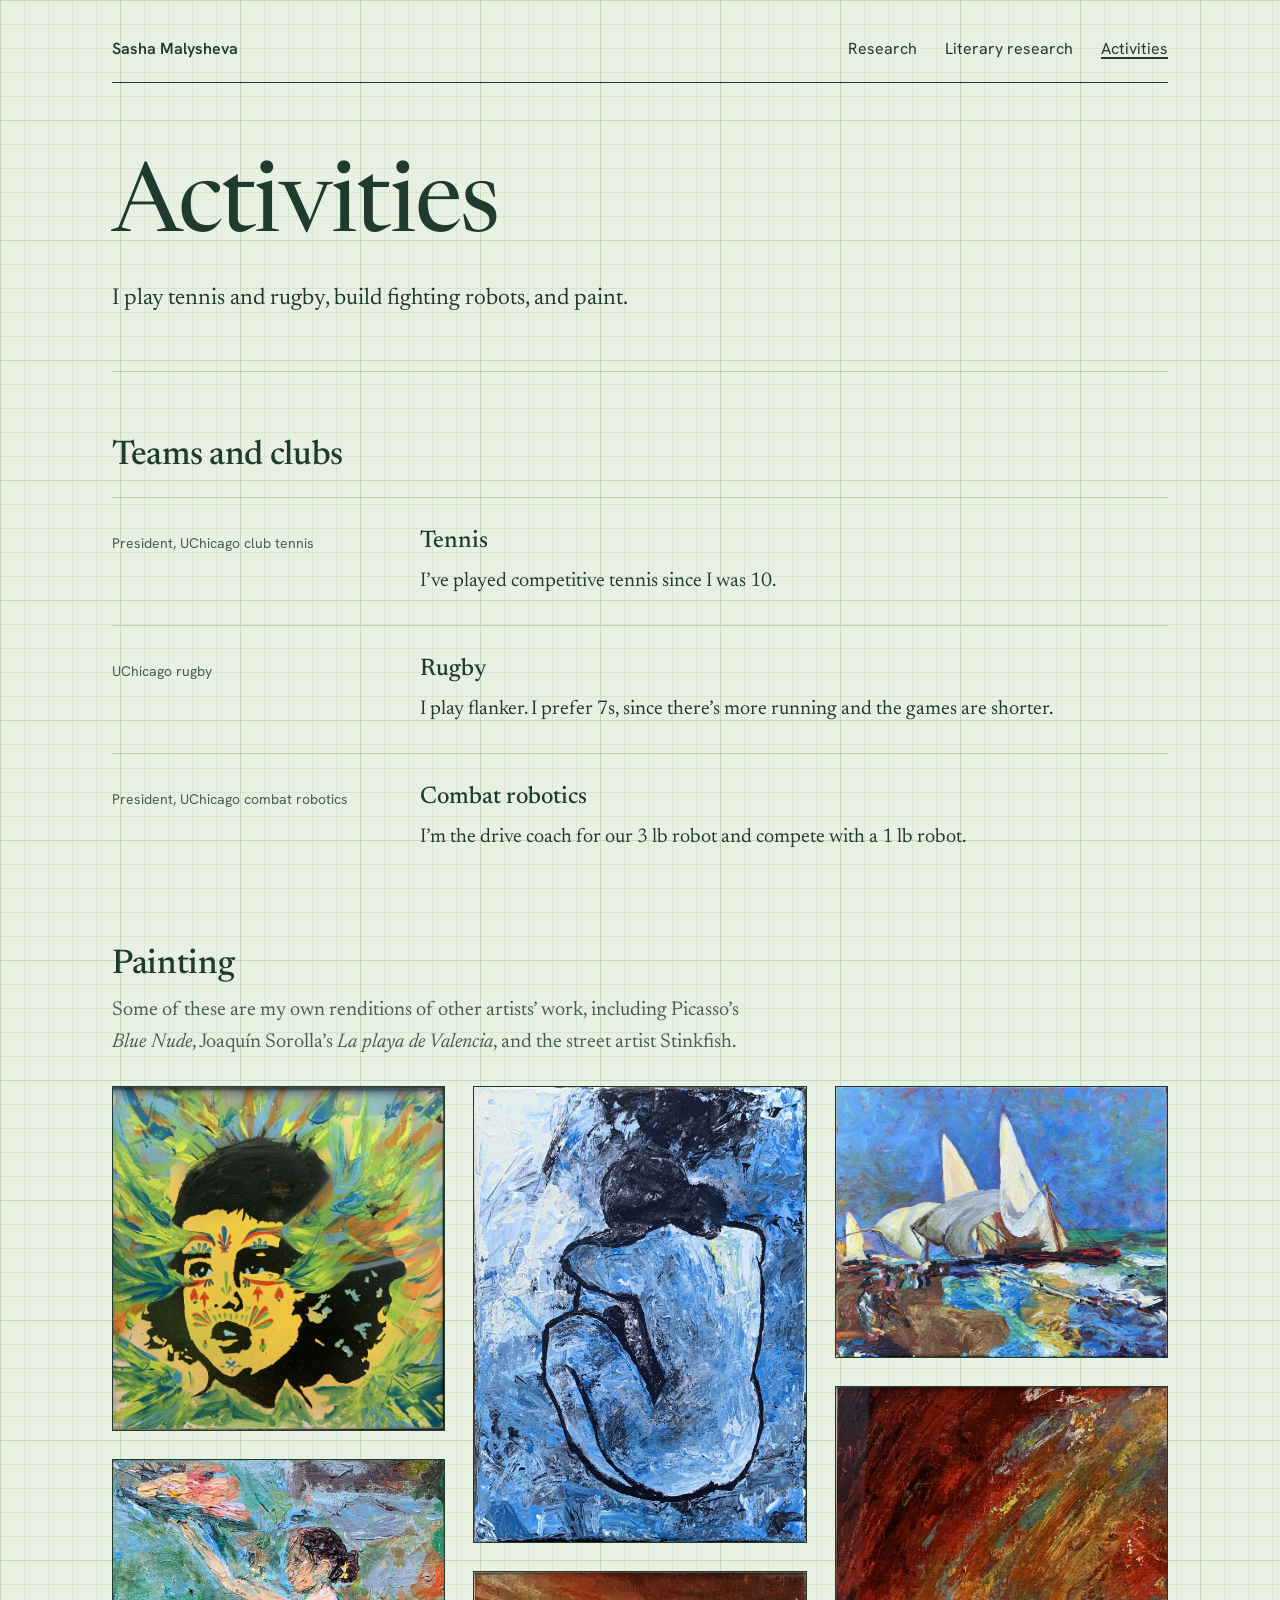
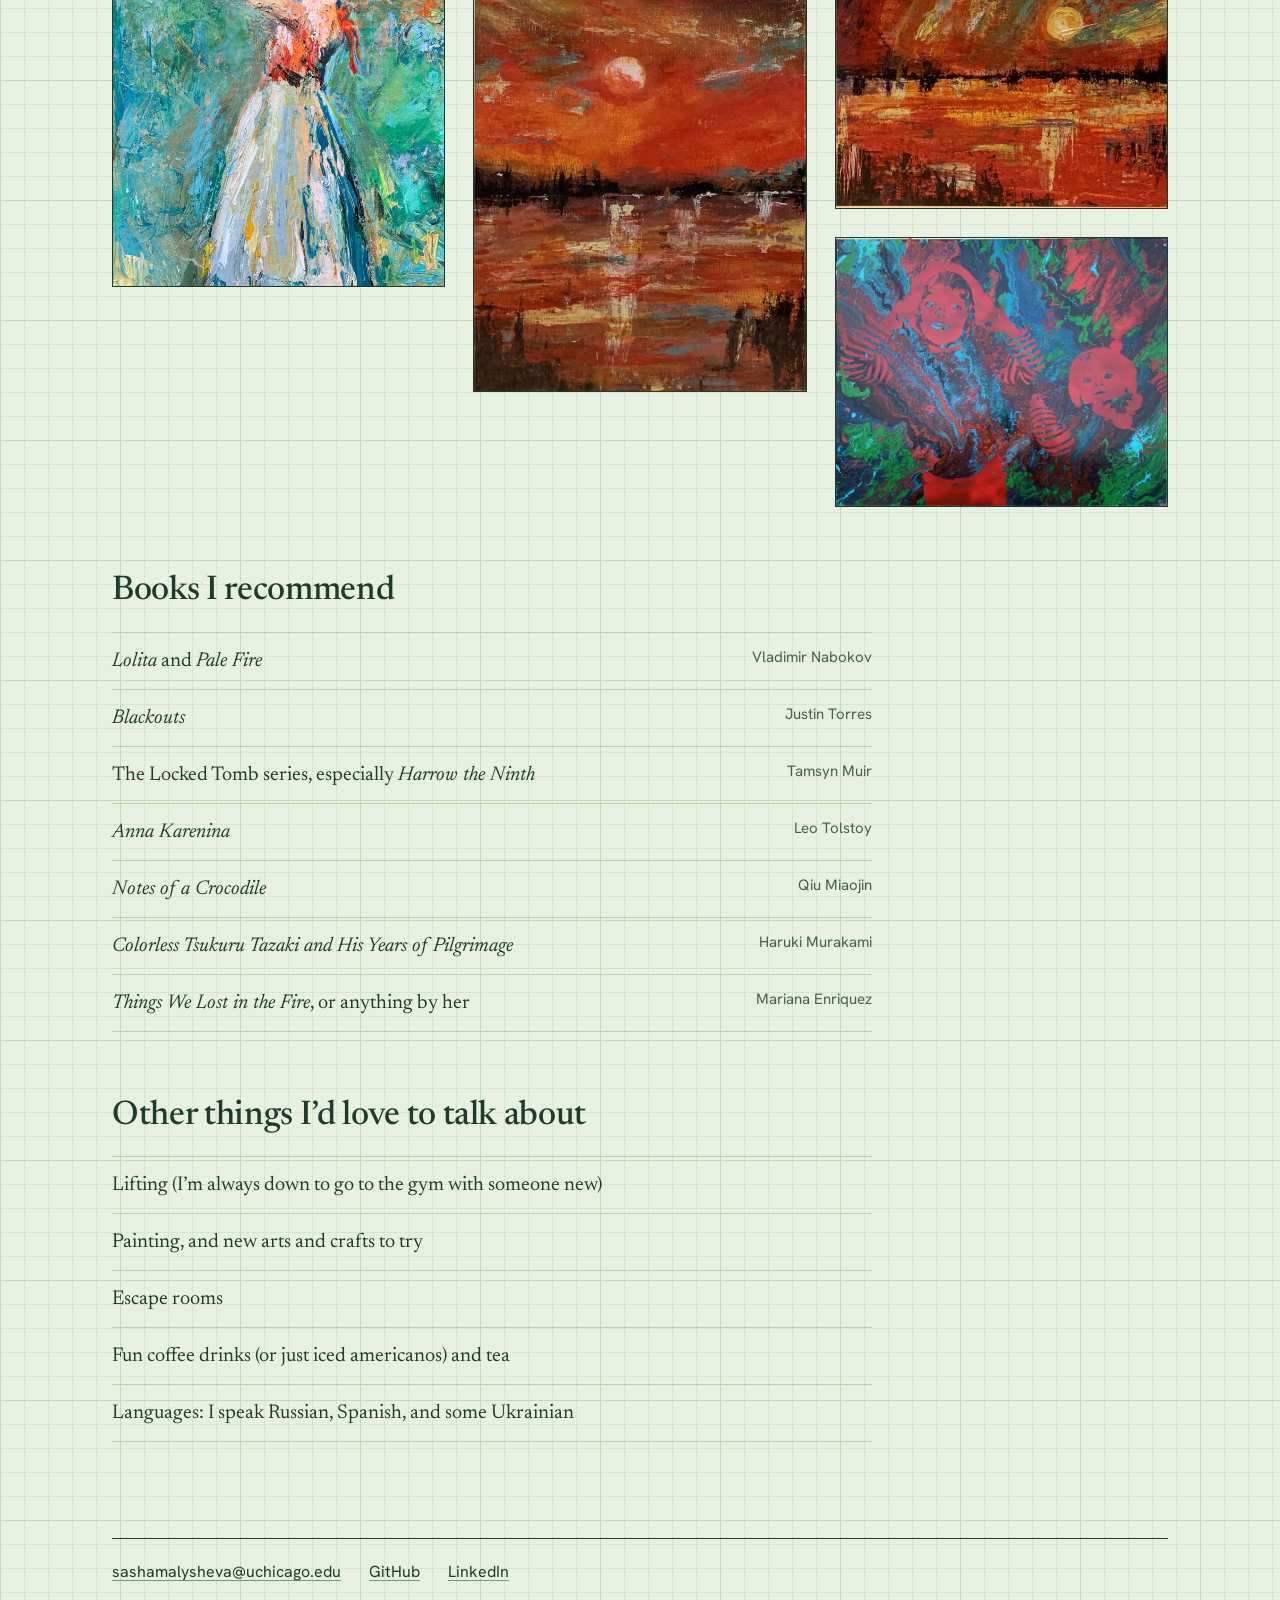
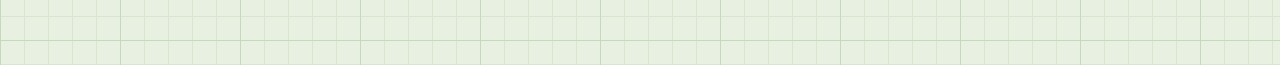
==== activities.html @ 72009040 "Add files via upload" ====
<!doctype html>
<html lang="en">
<head>
<meta charset="utf-8">
<meta name="viewport" content="width=device-width, initial-scale=1">
<title>Activities — Sasha Malysheva</title>
<meta name="description" content="Painting, books, leadership, and other activities of Sasha Malysheva.">
<link rel="preconnect" href="https://fonts.googleapis.com">
<link rel="preconnect" href="https://fonts.gstatic.com" crossorigin>
<link href="https://fonts.googleapis.com/css2?family=Newsreader:ital,opsz,wght@0,6..72,400;0,6..72,500;1,6..72,400&family=Hanken+Grotesk:wght@400;500;600&display=swap" rel="stylesheet">
<link rel="stylesheet" href="style.css">
</head>
<body>
<a class="skip" href="#main">Skip to content</a>
<div class="wrap">
<header class="site-header">
  <a class="wordmark" href="index.html">Sasha Malysheva</a>
  <nav class="site-nav" aria-label="Main">
    <ul>
      <li><a href="research.html">Research</a></li>
      <li><a href="literary.html">Literary research</a></li>
      <li><a href="activities.html" aria-current="page">Activities</a></li>
    </ul>
  </nav>
</header>
<main id="main">

<section class="page-head">
  <h1>Activities</h1>
  <p class="lede">I play tennis and rugby, build fighting robots, and paint.</p>
</section>

<section class="section">
  <h2>Teams and clubs</h2>
  <article class="entry">
    <div class="label">President, UChicago club tennis</div>
    <div><h3>Tennis</h3><p>I&rsquo;ve played competitive tennis since I was 10.</p></div>
  </article>
  <article class="entry">
    <div class="label">UChicago rugby</div>
    <div><h3>Rugby</h3><p>I play flanker. I prefer 7s, since there&rsquo;s more running and the games are shorter.</p></div>
  </article>
  <article class="entry">
    <div class="label">President, UChicago combat robotics</div>
    <div><h3>Combat robotics</h3><p>I&rsquo;m the drive coach for our 3 lb robot and compete with a 1 lb robot.</p></div>
  </article>
</section>

<section class="section">
  <h2>Painting</h2>
  <p class="soft">Some of these are my own renditions of other artists&rsquo; work, including Picasso&rsquo;s <i>Blue Nude</i>, Joaquín Sorolla&rsquo;s <i>La playa de Valencia</i>, and the street artist Stinkfish.</p>
  <div class="gallery">
    <figure><a href="art/stencil-portrait.jpg"><img src="art/stencil-portrait.jpg" alt="Stencil portrait with folk-art patterns on the face, surrounded by bright green, yellow, and blue brushstrokes; a rendition of a street art piece by Stinkfish" loading="lazy"></a></figure>
    <figure><a href="art/dancer.jpg"><img src="art/dancer.jpg" alt="Textured painting of a woman in a white skirt and orange top reaching upward against a green and blue background" loading="lazy"></a></figure>
    <figure><a href="art/after-picasso.jpg"><img src="art/after-picasso.jpg" alt="A crouching figure seen from behind in blues and black; a rendition of Picasso&rsquo;s Blue Nude" loading="lazy"></a></figure>
    <figure><a href="art/red-sunset.jpg"><img src="art/red-sunset.jpg" alt="Red and orange sky over water with a pale sun and reflections" loading="lazy"></a></figure>
    <figure><a href="art/sailboats.jpg"><img src="art/sailboats.jpg" alt="White sails on fishing boats along a shore under a bright blue sky; a rendition of Joaquín Sorolla&rsquo;s La playa de Valencia" loading="lazy"></a></figure>
    <figure><a href="art/red-sky.jpg"><img src="art/red-sky.jpg" alt="Sweeping red, gold, and teal brushstrokes over a dark horizon and reflective water" loading="lazy"></a></figure>
    <figure><a href="art/two-figures.jpg"><img src="art/two-figures.jpg" alt="Two red stenciled children against a swirling poured-paint background of red, blue, and green" loading="lazy"></a></figure>
  </div>
</section>

<section class="section">
  <h2>Books I recommend</h2>
  <ul class="list books">
    <li><span><i>Lolita</i> and <i>Pale Fire</i></span><span class="author">Vladimir Nabokov</span></li>
    <li><i>Blackouts</i><span class="author">Justin Torres</span></li>
    <li><span>The Locked Tomb series, especially <i>Harrow the Ninth</i></span><span class="author">Tamsyn Muir</span></li>
    <li><i>Anna Karenina</i><span class="author">Leo Tolstoy</span></li>
    <li><i>Notes of a Crocodile</i><span class="author">Qiu Miaojin</span></li>
    <li><i>Colorless Tsukuru Tazaki and His Years of Pilgrimage</i><span class="author">Haruki Murakami</span></li>
    <li><span><i>Things We Lost in the Fire</i>, or anything by her</span><span class="author">Mariana Enriquez</span></li>
  </ul>
</section>

<section class="section">
  <h2>Other things I&rsquo;d love to talk about</h2>
  <ul class="list">
    <li>Lifting (I&rsquo;m always down to go to the gym with someone new)</li>
    <li>Painting, and new arts and crafts to try</li>
    <li>Escape rooms</li>
    <li>Fun coffee drinks (or just iced americanos) and tea</li>
    <li>Languages: I speak Russian, Spanish, and some Ukrainian</li>
  </ul>
</section>
</main>
<footer class="site-footer">
  <a href="mailto:sashamalysheva@uchicago.edu">sashamalysheva@uchicago.edu</a>
  <a href="https://github.com/s-a-s-h">GitHub</a>
  <a href="https://www.linkedin.com/in/sasha-malysheva-16aa75272/">LinkedIn</a>
</footer>
</div>
</body>
</html>
---- style.css ----
/* sashamalysheva.com — green graph paper, deep green ink, Newsreader + Hanken Grotesk */

:root {
  --paper: #e8f0e1;
  --grid: #d8e6cf;
  --grid-strong: #c6dabb;
  --ink: #1f3b2d;
  --ink-soft: #46604f;
  --rule: #b9d1ad;
  --link: #6f9a78;

  --serif: "Newsreader", Georgia, serif;
  --sans: "Hanken Grotesk", system-ui, sans-serif;
}

* { box-sizing: border-box; }

body {
  margin: 0;
  color: var(--ink);
  font-family: var(--serif);
  font-size: 20px;
  line-height: 1.6;
  background-color: var(--paper);
  background-image:
    linear-gradient(var(--grid-strong) 1px, transparent 1px),
    linear-gradient(90deg, var(--grid-strong) 1px, transparent 1px),
    linear-gradient(var(--grid) 1px, transparent 1px),
    linear-gradient(90deg, var(--grid) 1px, transparent 1px);
  background-size: 120px 120px, 120px 120px, 24px 24px, 24px 24px;
}

a {
  color: var(--ink);
  text-decoration-color: var(--link);
  text-underline-offset: 0.2em;
}
a:hover { color: #2f6b3f; }
:focus-visible { outline: 2px solid var(--ink); outline-offset: 3px; }

.skip { position: absolute; left: -999px; }
.skip:focus { left: 1rem; top: 1rem; background: var(--paper); padding: .4rem .7rem; }

.wrap { max-width: 1120px; margin: 0 auto; padding: 0 32px 80px; }

/* header + footer */
.site-header {
  display: flex; flex-wrap: wrap; justify-content: space-between; align-items: baseline;
  gap: 12px 32px; padding: 36px 0 20px;
  border-bottom: 1.5px solid var(--ink);
  font-family: var(--sans); font-size: 16px;
}
.site-header a { text-decoration: none; }
.wordmark { font-weight: 600; }
.site-nav ul { display: flex; flex-wrap: wrap; gap: 6px 28px; margin: 0; padding: 0; list-style: none; }
.site-nav a[aria-current="page"] { text-decoration: underline; text-decoration-thickness: 1.5px; }

.site-footer {
  margin-top: 96px; padding-top: 20px; border-top: 1.5px solid var(--ink);
  display: flex; flex-wrap: wrap; gap: 8px 28px;
  font-family: var(--sans); font-size: 16px;
}

/* type */
h1, h2, h3 { font-weight: 400; margin: 0; }
h1 { font-size: clamp(56px, 9vw, 96px); line-height: 0.95; letter-spacing: -0.02em; }
h2 { font-size: 34px; font-weight: 500; letter-spacing: -0.01em; line-height: 1.2; }
h3 { font-size: 24px; font-weight: 500; line-height: 1.3; }
p { margin: 0 0 1em; }
.soft { color: var(--ink-soft); }
.meta { font-family: var(--sans); font-size: 14px; color: var(--ink-soft); margin: 2px 0 0; }

/* home hero */
.hero {
  display: flex; flex-wrap: wrap; gap: 40px 72px;
  padding: 88px 0 80px; border-bottom: 1px solid var(--rule);
}
.hero-name { flex: 1 1 420px; }
.hero-text { flex: 1 1 400px; max-width: 520px; align-self: flex-end; }
.hero-text .big { font-size: 23px; line-height: 1.45; }
.portrait {
  width: 180px; height: 225px; object-fit: cover; display: block;
  border: 1.5px solid var(--ink); margin-top: 40px;
}

/* home columns */
.columns {
  display: grid; grid-template-columns: repeat(auto-fit, minmax(280px, 1fr));
  gap: 48px; padding-top: 64px;
}
.columns h2 a { text-decoration: none; }
.columns h2 a:hover { text-decoration: underline; }
.columns .intro { font-size: 18px; margin: 6px 0 22px; }
.item { padding: 14px 0; border-top: 1px solid var(--rule); }
.item p { margin: 0; font-size: 19px; }

/* inner pages */
.page-head { padding: 80px 0 56px; border-bottom: 1px solid var(--rule); }
.page-head .lede { font-size: 23px; line-height: 1.45; max-width: 640px; margin: 28px 0 0; }

.section { margin-top: 64px; }
.section > h2 { margin-bottom: 8px; }
.section > .soft { max-width: 640px; }

.entry {
  display: grid; grid-template-columns: minmax(0, 260px) minmax(0, 640px);
  gap: 8px 48px; padding: 28px 0; border-top: 1px solid var(--rule);
}
.entry:first-of-type { margin-top: 20px; }
.entry .label { font-family: var(--sans); font-size: 14px; color: var(--ink-soft); padding-top: 6px; }
.entry h3 { margin-bottom: 8px; }
.entry p:last-child { margin-bottom: 0; }
@media (max-width: 760px) { .entry { grid-template-columns: 1fr; } }

.list { list-style: none; padding: 0; margin: 20px 0 0; max-width: 760px; }
.list li { padding: 12px 0; border-top: 1px solid var(--rule); }
.list li:last-child { border-bottom: 1px solid var(--rule); }
.books li { display: flex; flex-wrap: wrap; justify-content: space-between; gap: 4px 24px; }
.books .author { font-family: var(--sans); font-size: 15px; color: var(--ink-soft); }

/* art */
.gallery { columns: 3 260px; column-gap: 28px; margin-top: 28px; }
.gallery figure { break-inside: avoid; margin: 0 0 28px; }
.gallery img {
  width: 100%; height: auto; display: block;
  border: 1.5px solid var(--ink);
}
.gallery figcaption { font-family: var(--sans); font-size: 14px; color: var(--ink-soft); margin-top: 8px; }
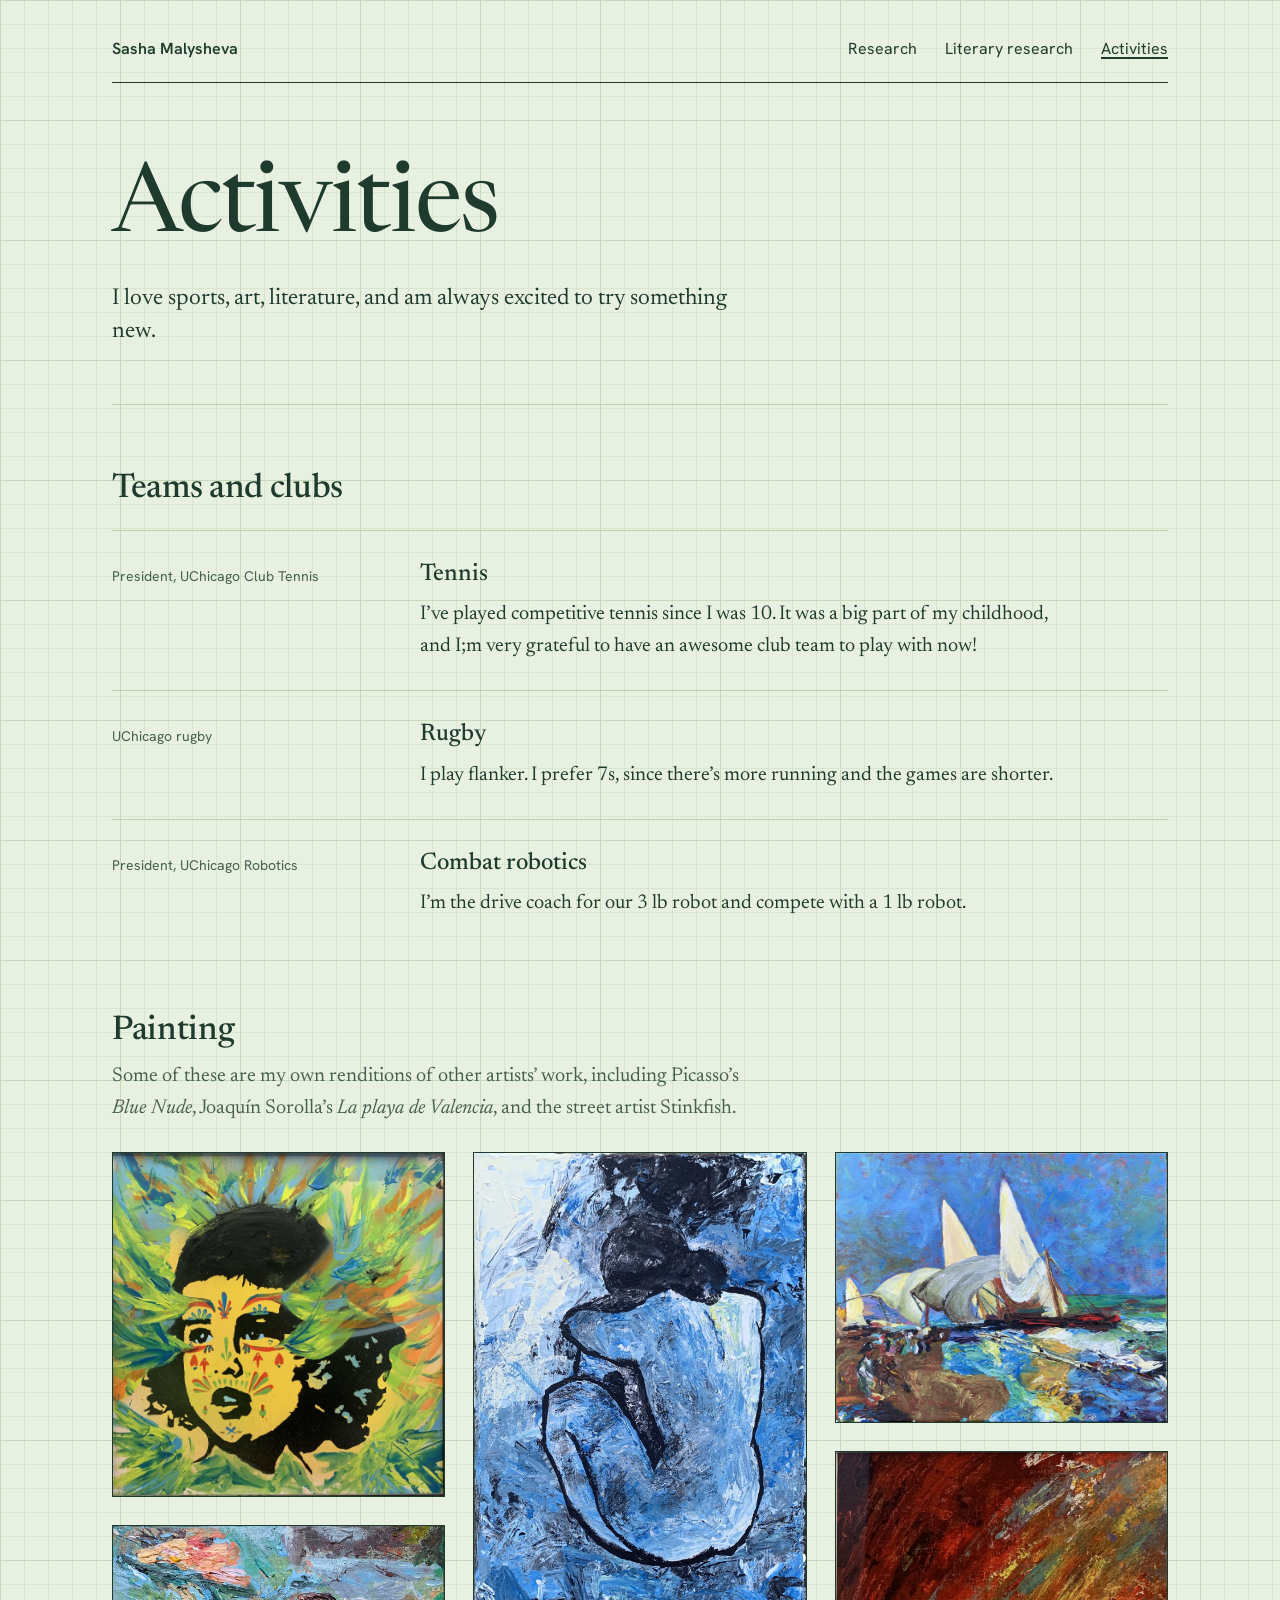
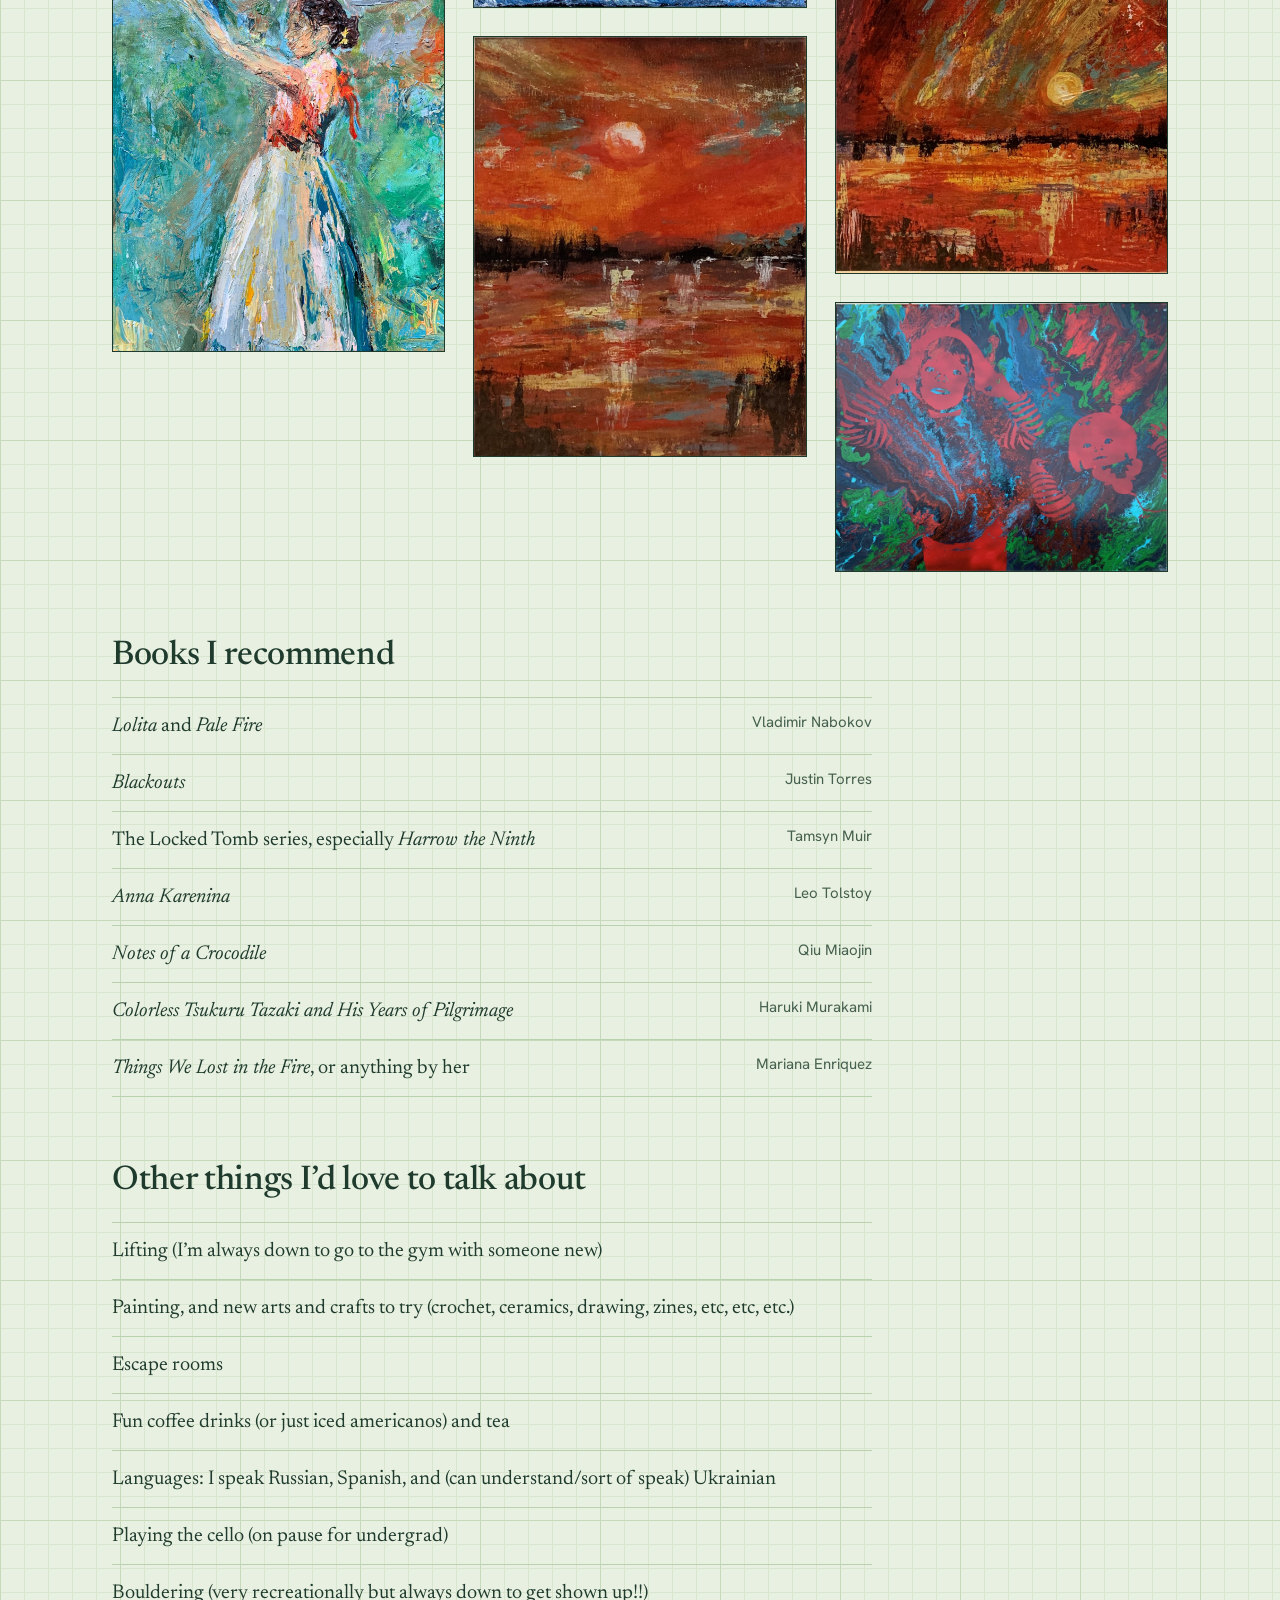
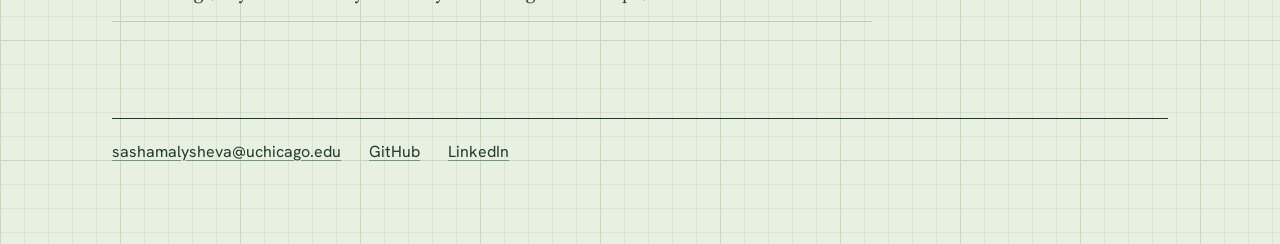
==== commit 1d4dd72b: "Update activities description and details" ====
--- a/activities.html
+++ b/activities.html
@@ -27,21 +27,21 @@
 
 <section class="page-head">
   <h1>Activities</h1>
-  <p class="lede">I play tennis and rugby, build fighting robots, and paint.</p>
+  <p class="lede">I love sports, art, literature, and am always excited to try something new.</p>
 </section>
 
 <section class="section">
   <h2>Teams and clubs</h2>
   <article class="entry">
-    <div class="label">President, UChicago club tennis</div>
-    <div><h3>Tennis</h3><p>I&rsquo;ve played competitive tennis since I was 10.</p></div>
+    <div class="label">President, UChicago Club Tennis</div>
+    <div><h3>Tennis</h3><p>I&rsquo;ve played competitive tennis since I was 10. It was a big part of my childhood, and I;m very grateful to have an awesome club team to play with now!</p></div>
   </article>
   <article class="entry">
     <div class="label">UChicago rugby</div>
     <div><h3>Rugby</h3><p>I play flanker. I prefer 7s, since there&rsquo;s more running and the games are shorter.</p></div>
   </article>
   <article class="entry">
-    <div class="label">President, UChicago combat robotics</div>
+    <div class="label">President, UChicago Robotics</div>
     <div><h3>Combat robotics</h3><p>I&rsquo;m the drive coach for our 3 lb robot and compete with a 1 lb robot.</p></div>
   </article>
 </section>
@@ -77,10 +77,12 @@
   <h2>Other things I&rsquo;d love to talk about</h2>
   <ul class="list">
     <li>Lifting (I&rsquo;m always down to go to the gym with someone new)</li>
-    <li>Painting, and new arts and crafts to try</li>
+    <li>Painting, and new arts and crafts to try (crochet, ceramics, drawing, zines, etc, etc, etc.)</li>
     <li>Escape rooms</li>
     <li>Fun coffee drinks (or just iced americanos) and tea</li>
-    <li>Languages: I speak Russian, Spanish, and some Ukrainian</li>
+    <li>Languages: I speak Russian, Spanish, and (can understand/sort of speak) Ukrainian</li>
+    <li>Playing the cello (on pause for undergrad)
+    <li>Bouldering (very recreationally but always down to get shown up!!)
   </ul>
 </section>
 </main>
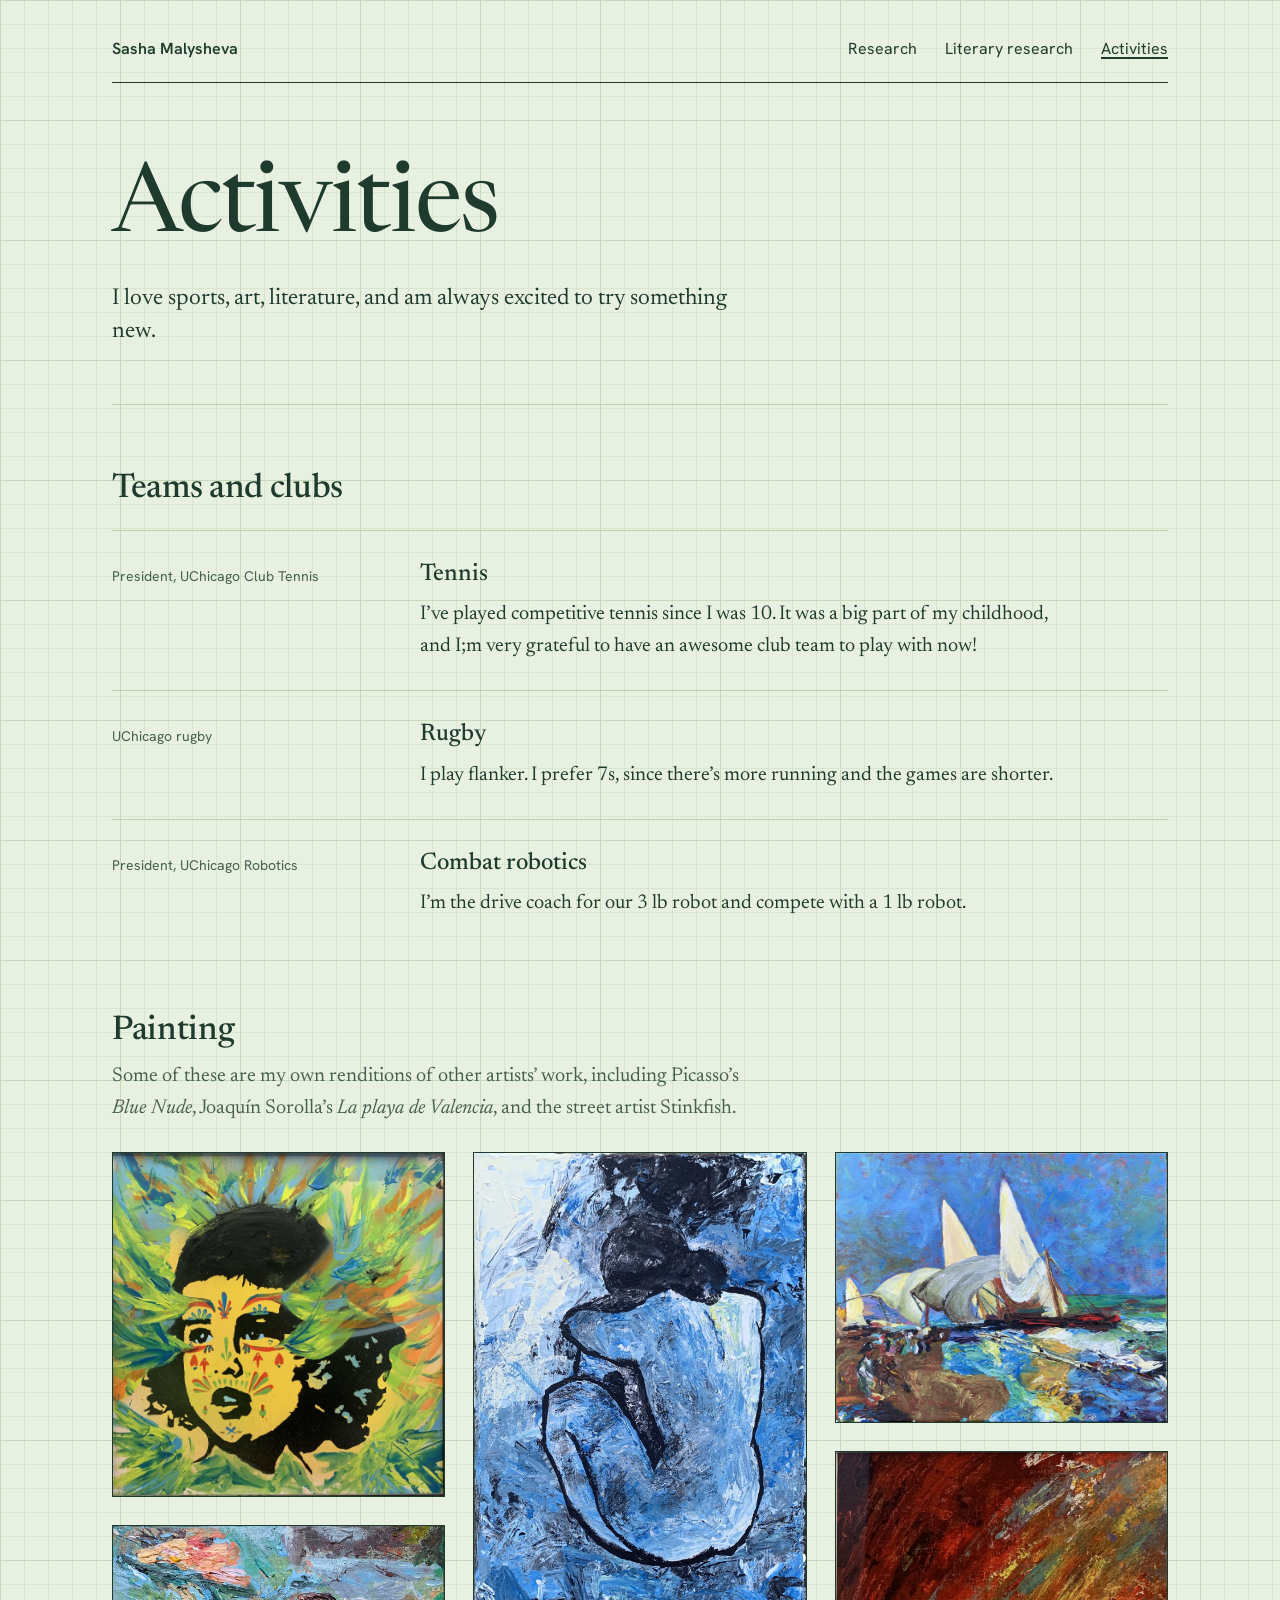
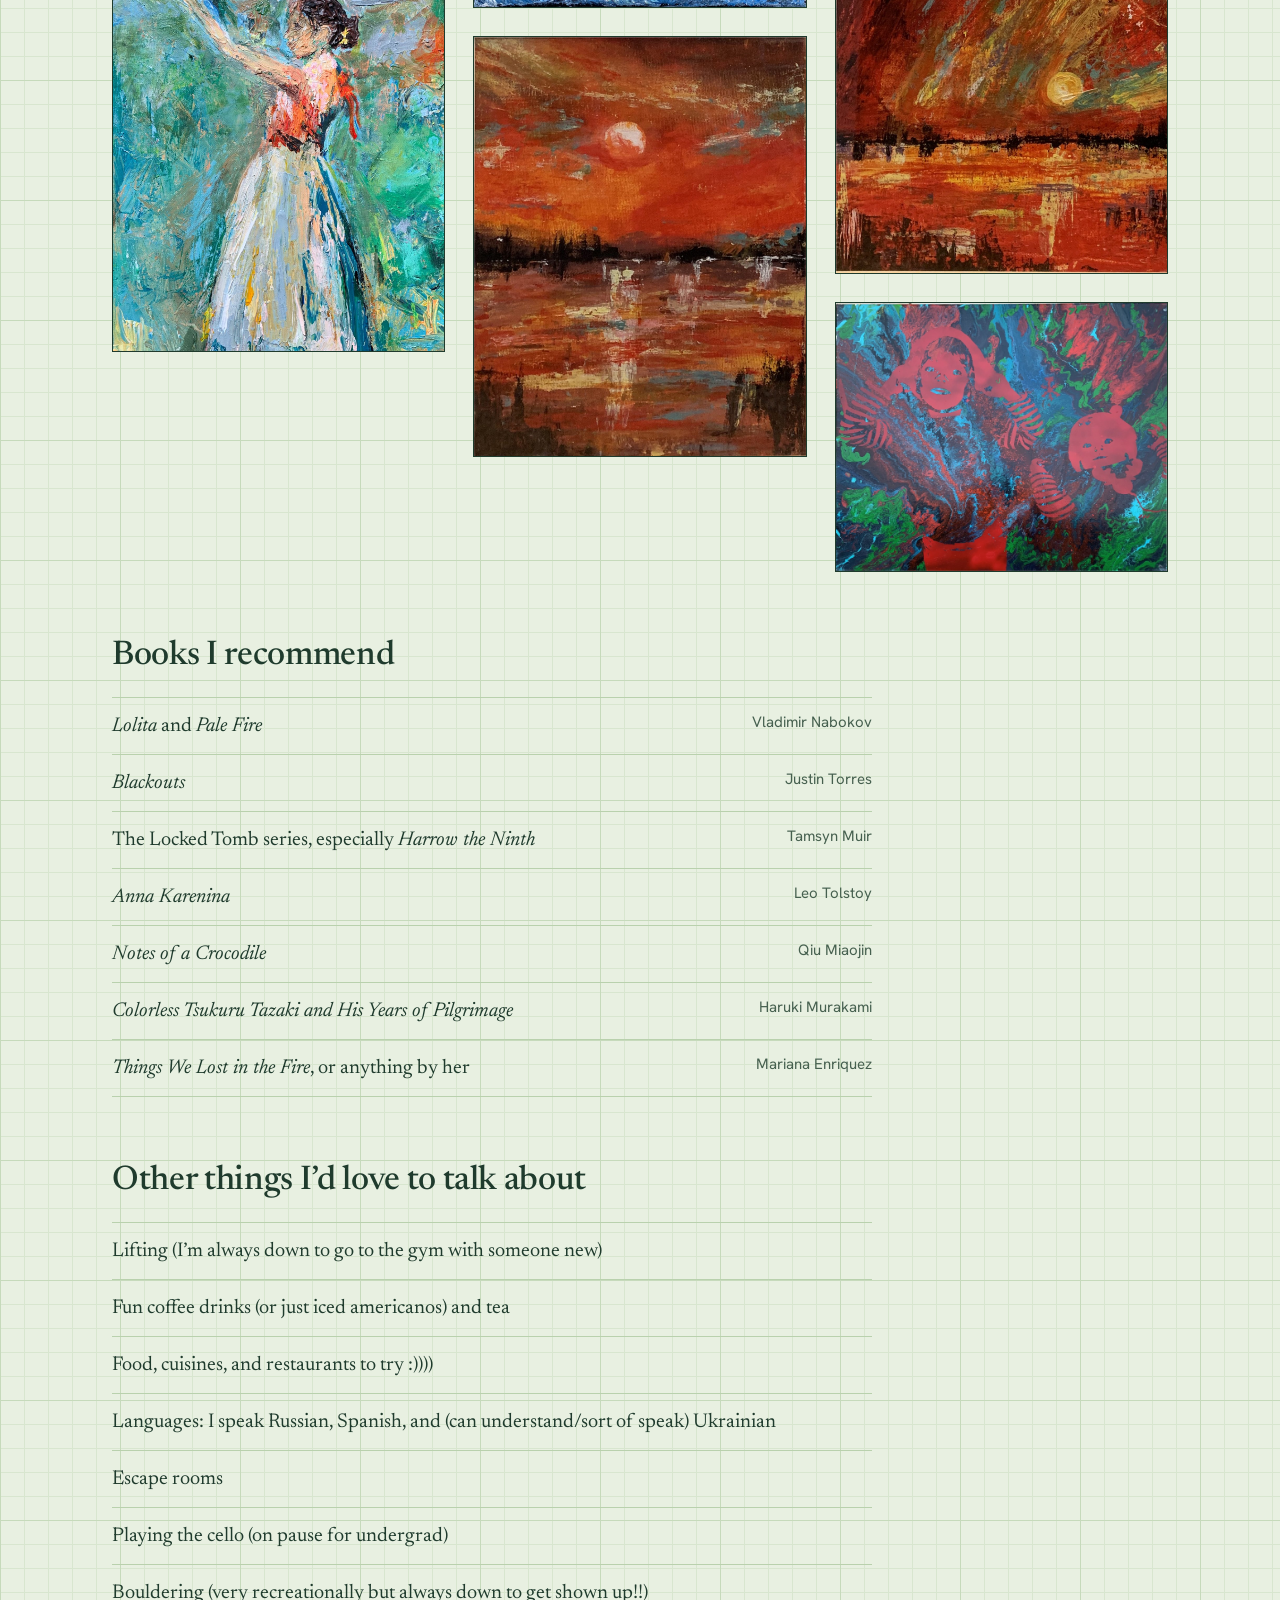
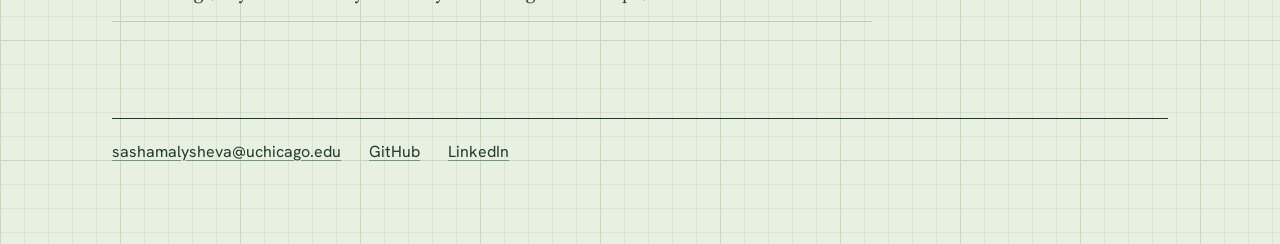
==== commit 34f55937: "Update activities list in activities.html Replaced two items in the activities list and added a new " ====
--- a/activities.html
+++ b/activities.html
@@ -77,10 +77,10 @@
   <h2>Other things I&rsquo;d love to talk about</h2>
   <ul class="list">
     <li>Lifting (I&rsquo;m always down to go to the gym with someone new)</li>
-    <li>Painting, and new arts and crafts to try (crochet, ceramics, drawing, zines, etc, etc, etc.)</li>
-    <li>Escape rooms</li>
     <li>Fun coffee drinks (or just iced americanos) and tea</li>
+    <li>Food, cuisines, and restaurants to try :))))
     <li>Languages: I speak Russian, Spanish, and (can understand/sort of speak) Ukrainian</li>
+    <li>Escape rooms
     <li>Playing the cello (on pause for undergrad)
     <li>Bouldering (very recreationally but always down to get shown up!!)
   </ul>
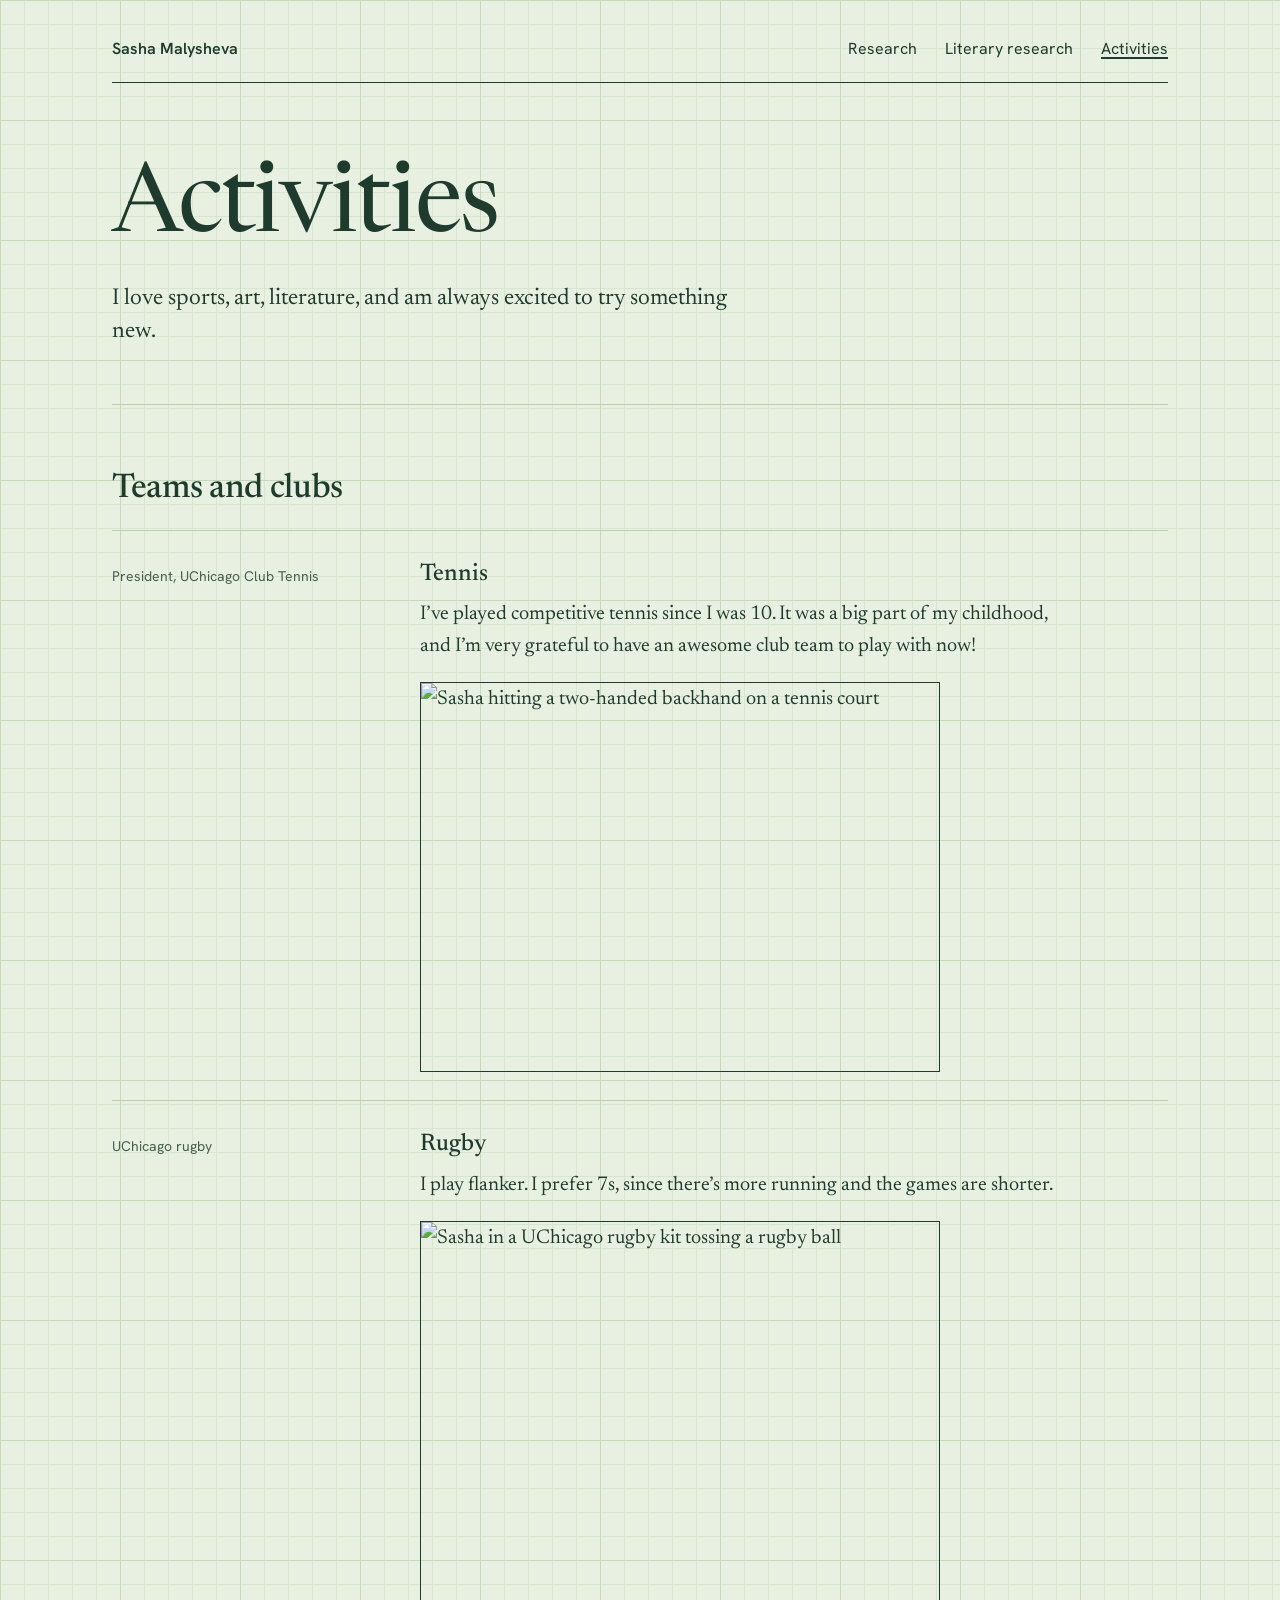
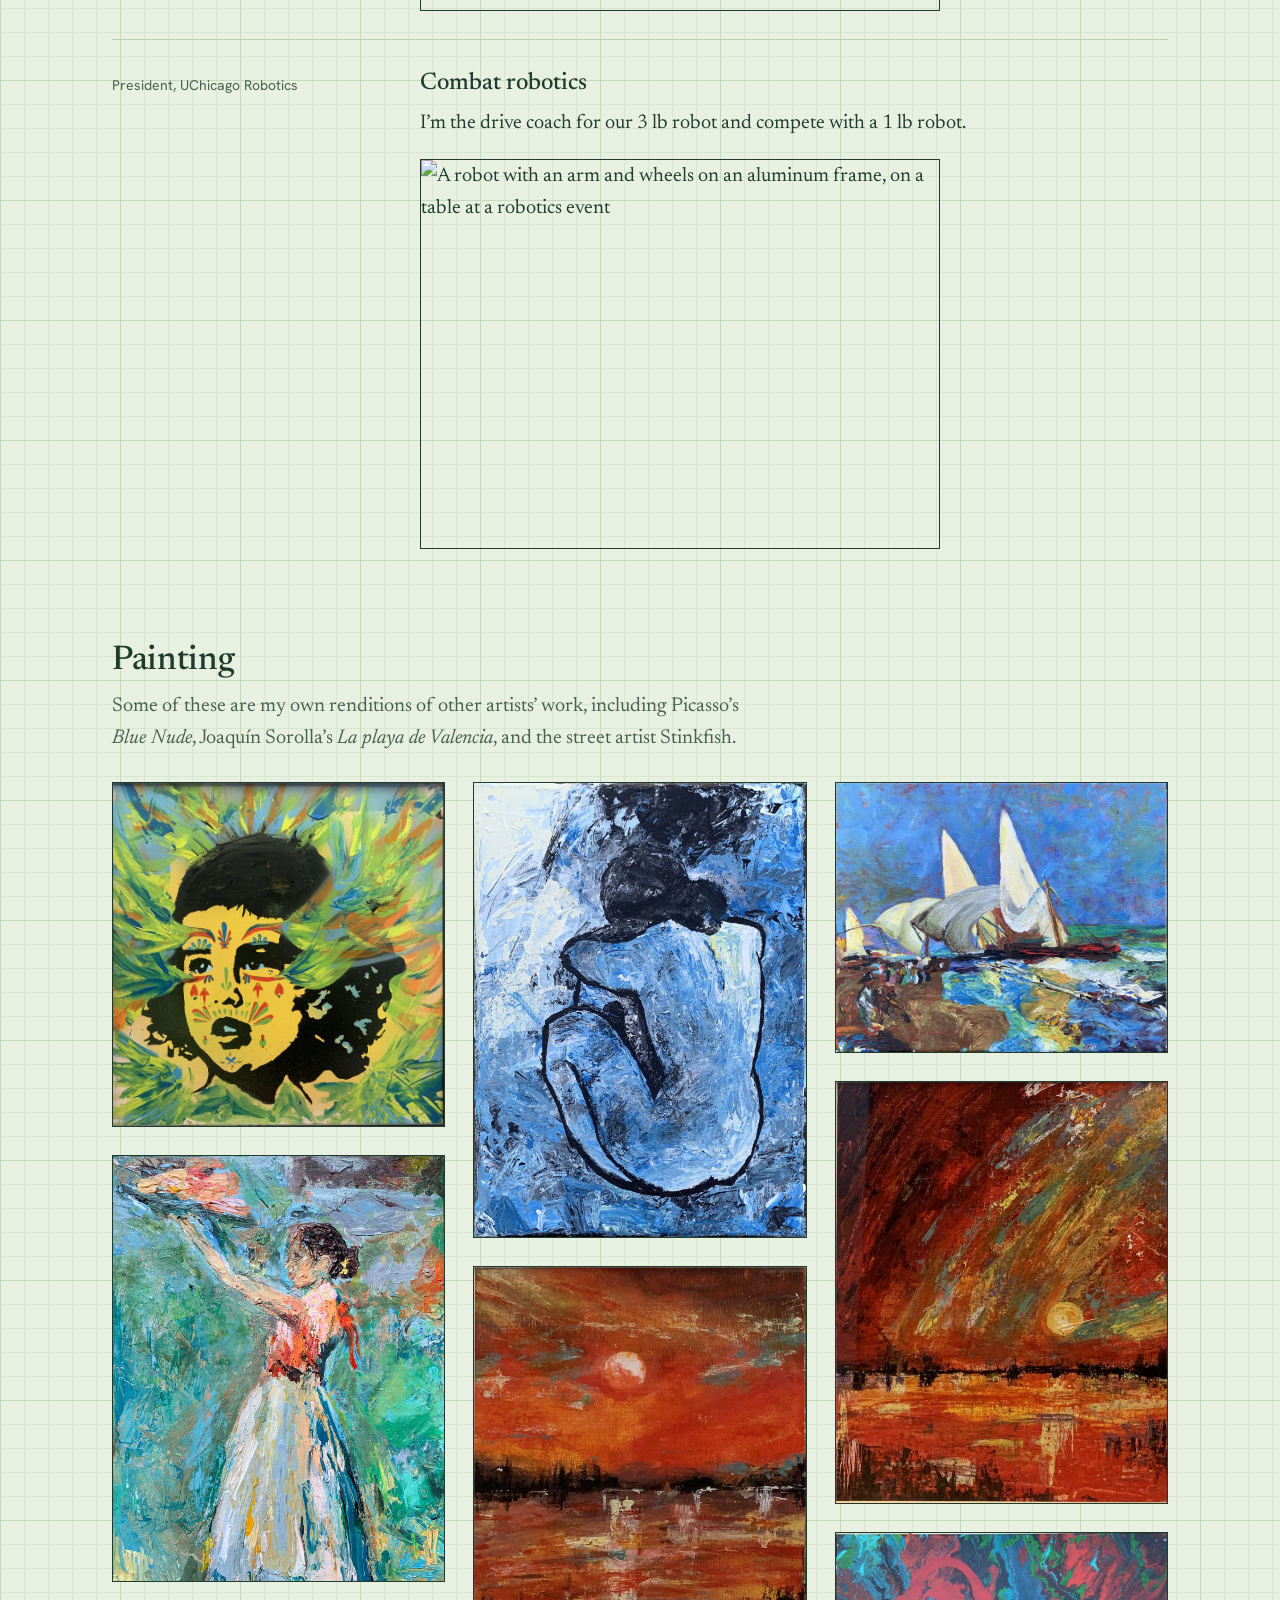
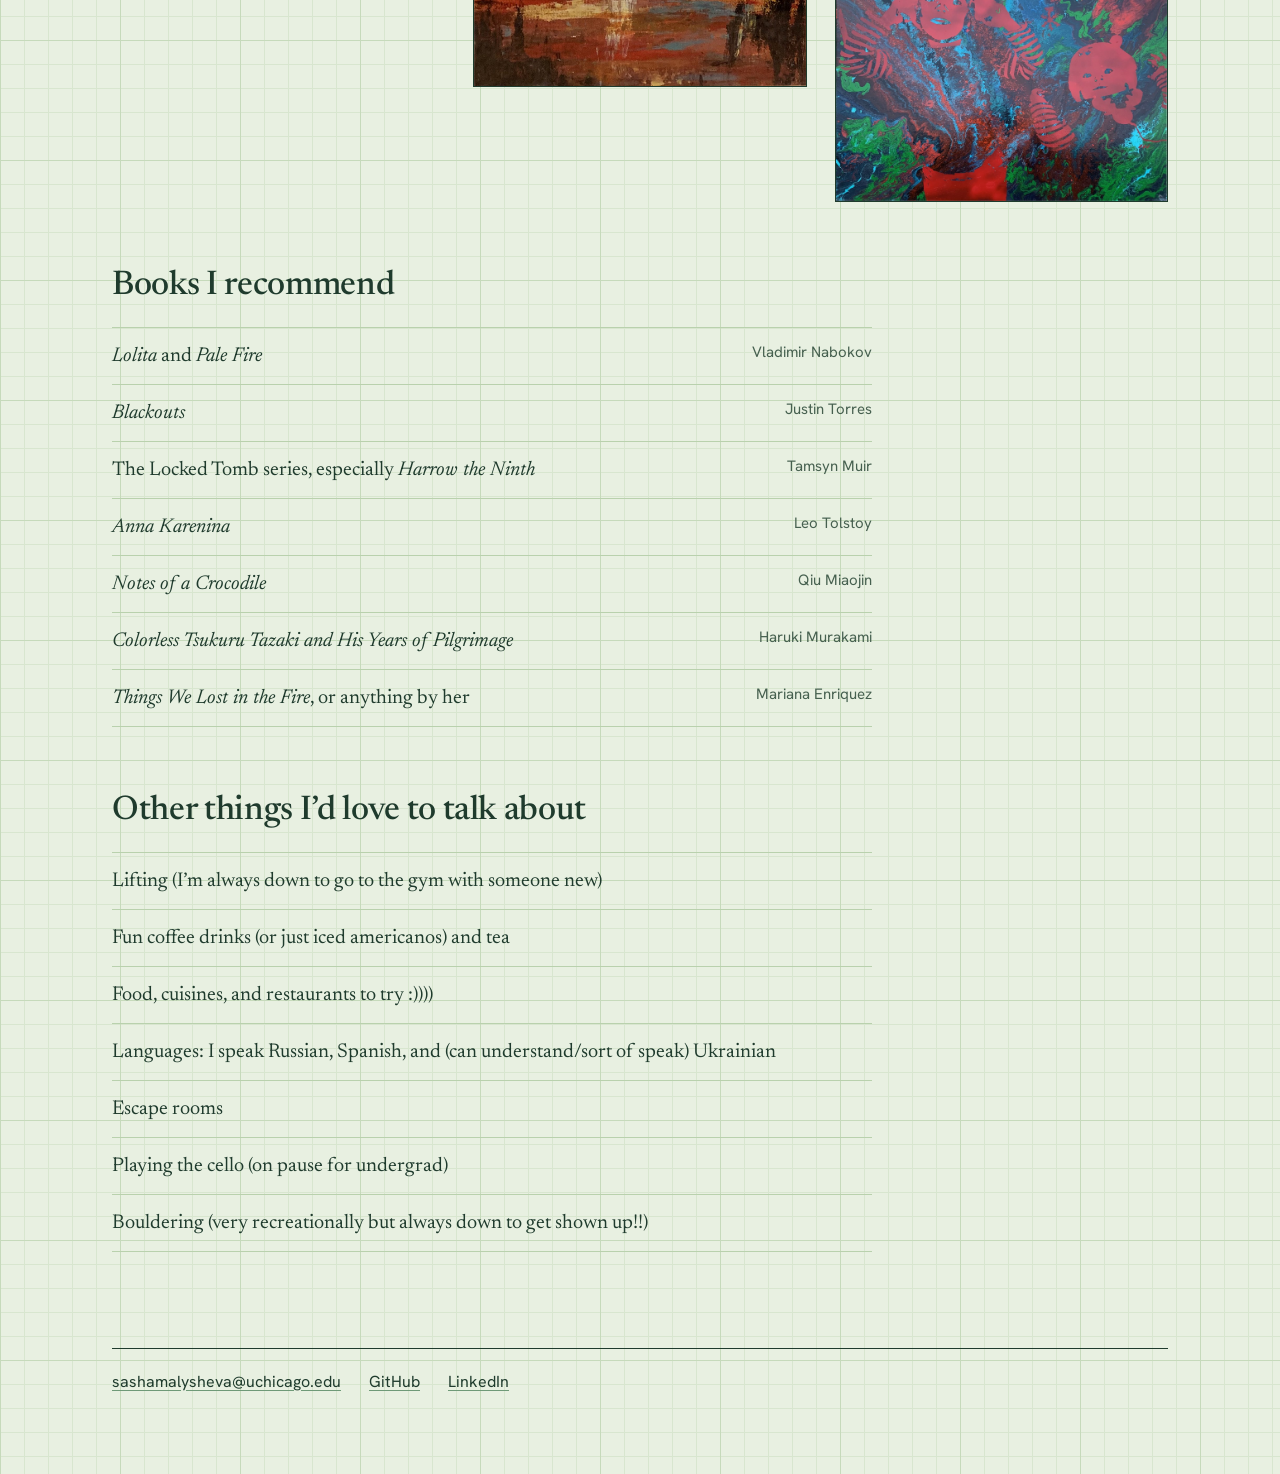
==== commit b73b1c62: "Add files via upload" ====
--- a/activities.html
+++ b/activities.html
@@ -34,15 +34,15 @@
   <h2>Teams and clubs</h2>
   <article class="entry">
     <div class="label">President, UChicago Club Tennis</div>
-    <div><h3>Tennis</h3><p>I&rsquo;ve played competitive tennis since I was 10. It was a big part of my childhood, and I;m very grateful to have an awesome club team to play with now!</p></div>
+    <div><h3>Tennis</h3><p>I&rsquo;ve played competitive tennis since I was 10. It was a big part of my childhood, and I&rsquo;m very grateful to have an awesome club team to play with now!</p><img class="activity-photo" src="photos/tennis.jpg" alt="Sasha hitting a two-handed backhand on a tennis court" loading="lazy"></div>
   </article>
   <article class="entry">
     <div class="label">UChicago rugby</div>
-    <div><h3>Rugby</h3><p>I play flanker. I prefer 7s, since there&rsquo;s more running and the games are shorter.</p></div>
+    <div><h3>Rugby</h3><p>I play flanker. I prefer 7s, since there&rsquo;s more running and the games are shorter.</p><img class="activity-photo" src="photos/rugby.jpg" alt="Sasha in a UChicago rugby kit tossing a rugby ball" loading="lazy"></div>
   </article>
   <article class="entry">
     <div class="label">President, UChicago Robotics</div>
-    <div><h3>Combat robotics</h3><p>I&rsquo;m the drive coach for our 3 lb robot and compete with a 1 lb robot.</p></div>
+    <div><h3>Combat robotics</h3><p>I&rsquo;m the drive coach for our 3 lb robot and compete with a 1 lb robot.</p><img class="activity-photo" src="photos/robotics.jpg" alt="A robot with an arm and wheels on an aluminum frame, on a table at a robotics event" loading="lazy"></div>
   </article>
 </section>
 
@@ -78,11 +78,11 @@
   <ul class="list">
     <li>Lifting (I&rsquo;m always down to go to the gym with someone new)</li>
     <li>Fun coffee drinks (or just iced americanos) and tea</li>
-    <li>Food, cuisines, and restaurants to try :))))
+    <li>Food, cuisines, and restaurants to try :))))</li>
     <li>Languages: I speak Russian, Spanish, and (can understand/sort of speak) Ukrainian</li>
-    <li>Escape rooms
-    <li>Playing the cello (on pause for undergrad)
-    <li>Bouldering (very recreationally but always down to get shown up!!)
+    <li>Escape rooms</li>
+    <li>Playing the cello (on pause for undergrad)</li>
+    <li>Bouldering (very recreationally but always down to get shown up!!)</li>
   </ul>
 </section>
 </main>
--- a/style.css
+++ b/style.css
@@ -126,3 +126,8 @@
   border: 1.5px solid var(--ink);
 }
 .gallery figcaption { font-family: var(--sans); font-size: 14px; color: var(--ink-soft); margin-top: 8px; }
+
+.activity-photo {
+  display: block; width: 100%; max-width: 520px; aspect-ratio: 4 / 3; object-fit: cover;
+  margin-top: 18px; border: 1.5px solid var(--ink);
+}
